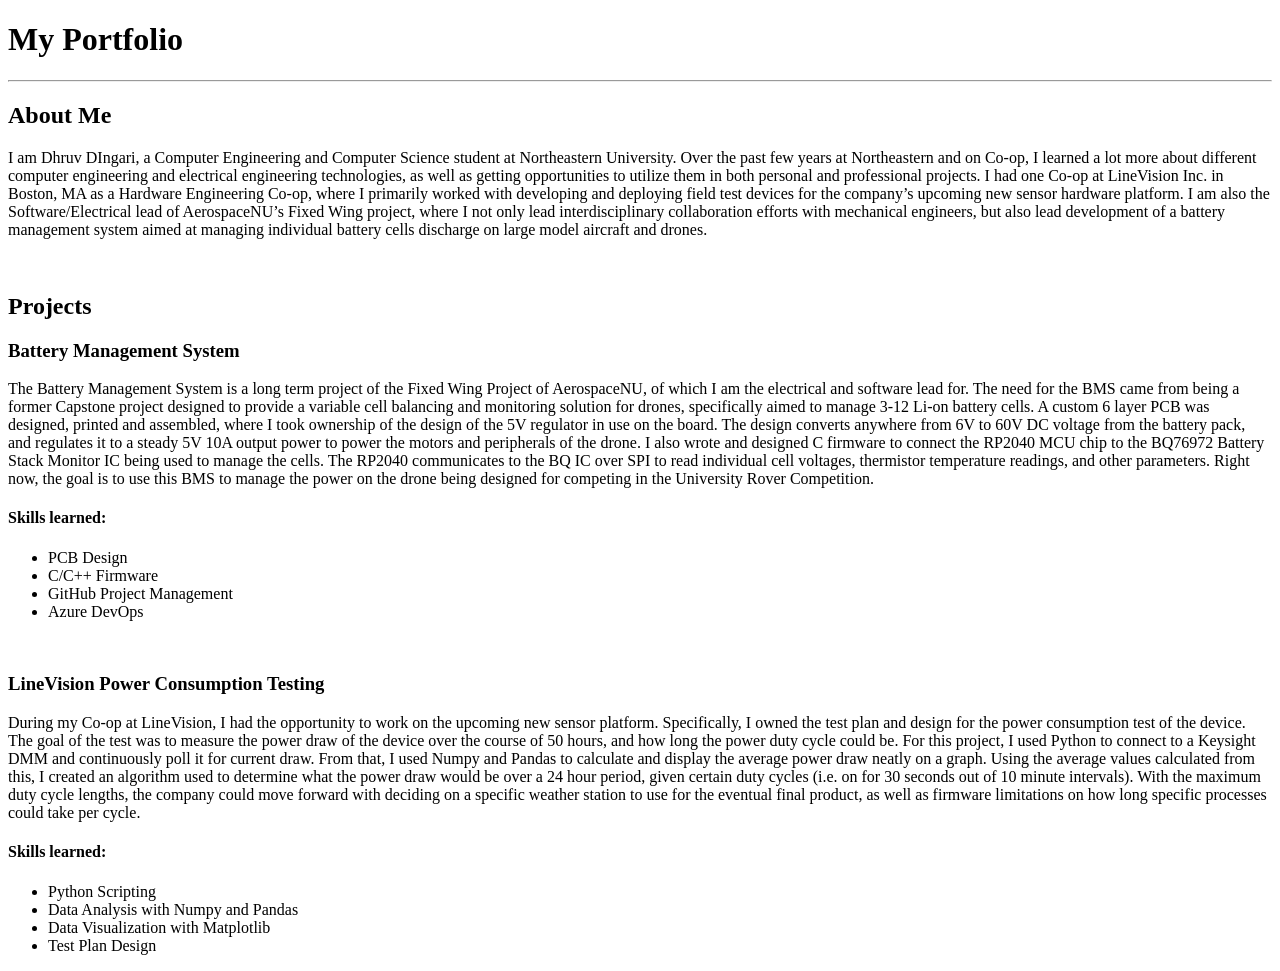
==== portfolio.html @ 18383c73 "Add portfolio.html and portfolio.css for portfolio" ====
<!doctype html>
<html>
  <head>
    <title>My Portfolio</title>
    <link rel="stylesheet" href="portfolio.css" />
  </head>
  <body>
    <h1>My Portfolio</h1>
    <hr />
    <h2>About Me</h2>
    <p>
      I am Dhruv DIngari, a Computer Engineering and Computer Science student at
      Northeastern University. Over the past few years at Northeastern and on
      Co-op, I learned a lot more about different computer engineering and
      electrical engineering technologies, as well as getting opportunities to
      utilize them in both personal and professional projects. I had one Co-op
      at LineVision Inc. in Boston, MA as a Hardware Engineering Co-op, where I
      primarily worked with developing and deploying field test devices for the
      company’s upcoming new sensor hardware platform. I am also the
      Software/Electrical lead of AerospaceNU’s Fixed Wing project, where I not
      only lead interdisciplinary collaboration efforts with mechanical
      engineers, but also lead development of a battery management system aimed
      at managing individual battery cells discharge on large model aircraft and
      drones.
    </p>
    <br />
    <h2>Projects</h2>
    <h3>Battery Management System</h3>
    <p>
      The Battery Management System is a long term project of the Fixed Wing
      Project of AerospaceNU, of which I am the electrical and software lead
      for. The need for the BMS came from being a former Capstone project
      designed to provide a variable cell balancing and monitoring solution for
      drones, specifically aimed to manage 3-12 Li-on battery cells. A custom 6
      layer PCB was designed, printed and assembled, where I took ownership of
      the design of the 5V regulator in use on the board. The design converts
      anywhere from 6V to 60V DC voltage from the battery pack, and regulates it
      to a steady 5V 10A output power to power the motors and peripherals of the
      drone. I also wrote and designed C firmware to connect the RP2040 MCU chip
      to the BQ76972 Battery Stack Monitor IC being used to manage the cells.
      The RP2040 communicates to the BQ IC over SPI to read individual cell
      voltages, thermistor temperature readings, and other parameters. Right
      now, the goal is to use this BMS to manage the power on the drone being
      designed for competing in the University Rover Competition.
    </p>
    <h4>Skills learned:</h4>
    <ul>
      <li>PCB Design</li>
      <li>C/C++ Firmware</li>
      <li>GitHub Project Management</li>
      <li>Azure DevOps</li>
    </ul>
    <br />
    <h3>LineVision Power Consumption Testing</h3>
    <p>
      During my Co-op at LineVision, I had the opportunity to work on the
      upcoming new sensor platform. Specifically, I owned the test plan and
      design for the power consumption test of the device. The goal of the test
      was to measure the power draw of the device over the course of 50 hours,
      and how long the power duty cycle could be. For this project, I used
      Python to connect to a Keysight DMM and continuously poll it for current
      draw. From that, I used Numpy and Pandas to calculate and display the
      average power draw neatly on a graph. Using the average values calculated
      from this, I created an algorithm used to determine what the power draw
      would be over a 24 hour period, given certain duty cycles (i.e. on for 30
      seconds out of 10 minute intervals). With the maximum duty cycle lengths,
      the company could move forward with deciding on a specific weather station
      to use for the eventual final product, as well as firmware limitations on
      how long specific processes could take per cycle.
    </p>
    <h4>Skills learned:</h4>
    <ul>
      <li>Python Scripting</li>
      <li>Data Analysis with Numpy and Pandas</li>
      <li>Data Visualization with Matplotlib</li>
      <li>Test Plan Design</li>
    </ul>
  </body>
</html>
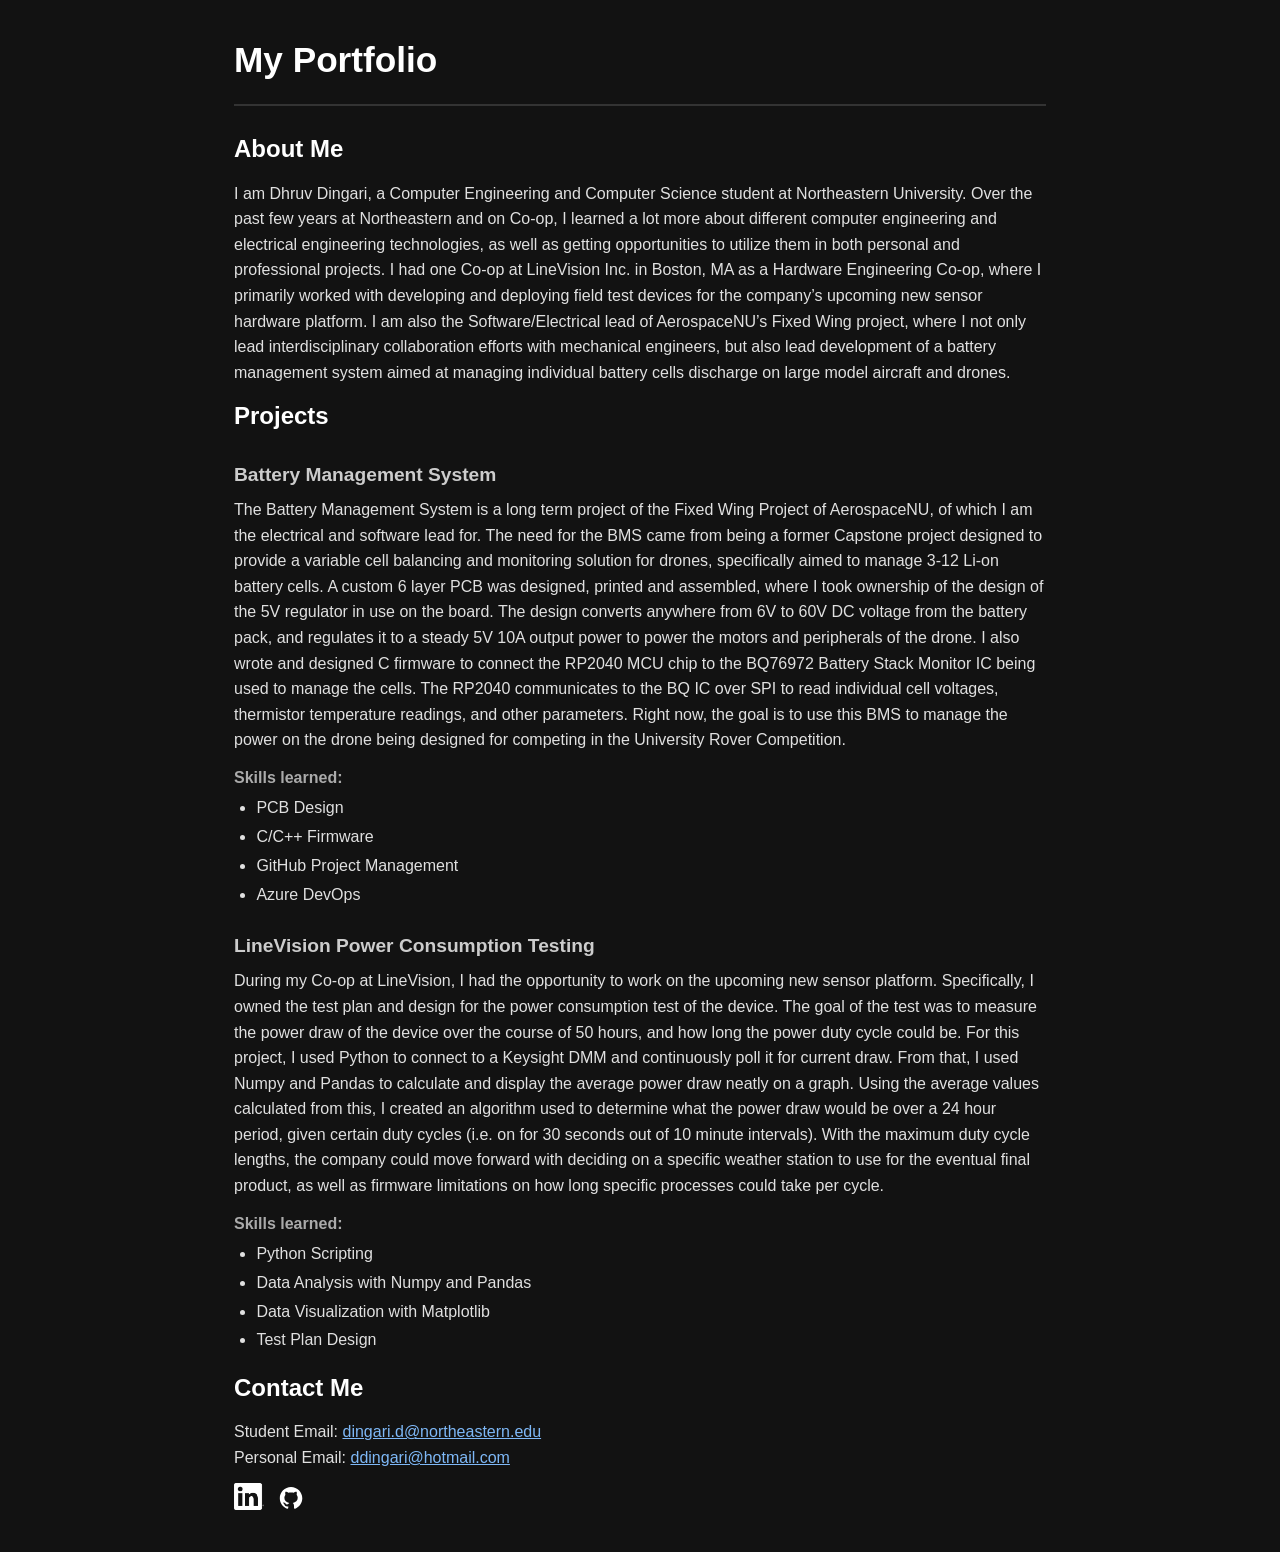
==== commit 777dfa46: "Update portfolio.html and portfolio.css with styling and contact information" ====
--- a/portfolio.html
+++ b/portfolio.html
@@ -9,7 +9,7 @@
     <hr />
     <h2>About Me</h2>
     <p>
-      I am Dhruv DIngari, a Computer Engineering and Computer Science student at
+      I am Dhruv Dingari, a Computer Engineering and Computer Science student at
       Northeastern University. Over the past few years at Northeastern and on
       Co-op, I learned a lot more about different computer engineering and
       electrical engineering technologies, as well as getting opportunities to
@@ -23,7 +23,6 @@
       at managing individual battery cells discharge on large model aircraft and
       drones.
     </p>
-    <br />
     <h2>Projects</h2>
     <h3>Battery Management System</h3>
     <p>
@@ -50,7 +49,6 @@
       <li>GitHub Project Management</li>
       <li>Azure DevOps</li>
     </ul>
-    <br />
     <h3>LineVision Power Consumption Testing</h3>
     <p>
       During my Co-op at LineVision, I had the opportunity to work on the
@@ -75,5 +73,15 @@
       <li>Data Visualization with Matplotlib</li>
       <li>Test Plan Design</li>
     </ul>
+    <h2>Contact Me</h2>
+    <p>
+      Student Email: <a href="mailto:dingari.d@northeastern.edu">dingari.d@northeastern.edu</a>
+      <br>
+      Personal Email: <a href="mailto:ddingari@hotmail.com">ddingari@hotmail.com</a>
+    </p>
+      <div class='social-icons'>
+        <a href='https://www.linkedin.com/in/dhruv-dingari/'><img src='icons/InBug-White.png' alt='LinkedIn Profile' style='width:30px'></a>
+        <a href='https://github.com/dhruvdingari8'><img src='icons/GitHub_Invertocat_White_Clearspace.svg' alt='GitHub Profile' style='width:30px'></a>
+      </div>
   </body>
 </html>
--- a/portfolio.css
+++ b/portfolio.css
@@ -0,0 +1,71 @@
+* {
+  box-sizing: border-box;
+  margin: 0;
+  padding: 0;
+}
+
+body {
+  font-family: "Segoe UI", Arial, sans-serif;
+  font-size: 16px;
+  line-height: 1.6;
+  color: #e0e0e0;
+  background-color: #121212;
+  max-width: 860px;
+  margin: 0 auto;
+  padding: 2rem 1.5rem;
+}
+
+h1 {
+  font-size: 2.2rem;
+  margin-bottom: 0.4rem;
+  color: #ffffff;
+}
+
+hr {
+  border: none;
+  border-top: 2px solid #333;
+  margin: 1rem 0 1.5rem;
+}
+
+h2 {
+  font-size: 1.5rem;
+  margin-bottom: 0.75rem;
+  color: #ffffff;
+}
+
+h3 {
+  font-size: 1.2rem;
+  margin: 1.5rem 0 0.4rem;
+  color: #cccccc;
+}
+
+h4 {
+  font-size: 1rem;
+  margin: 0.75rem 0 0.3rem;
+  color: #aaaaaa;
+}
+
+p {
+  margin-bottom: 0.75rem;
+  color: #e0e0e0;
+}
+
+ul {
+  padding-left: 1.4rem;
+  margin-bottom: 1rem;
+}
+
+li {
+  margin-bottom: 0.2rem;
+  color: #e0e0e0;
+}
+
+a {
+  color: #7eb8f7;
+}
+
+.social-icons {
+  margin-top: 0.75rem;
+  display: flex;
+  gap: 0.75rem;
+}
